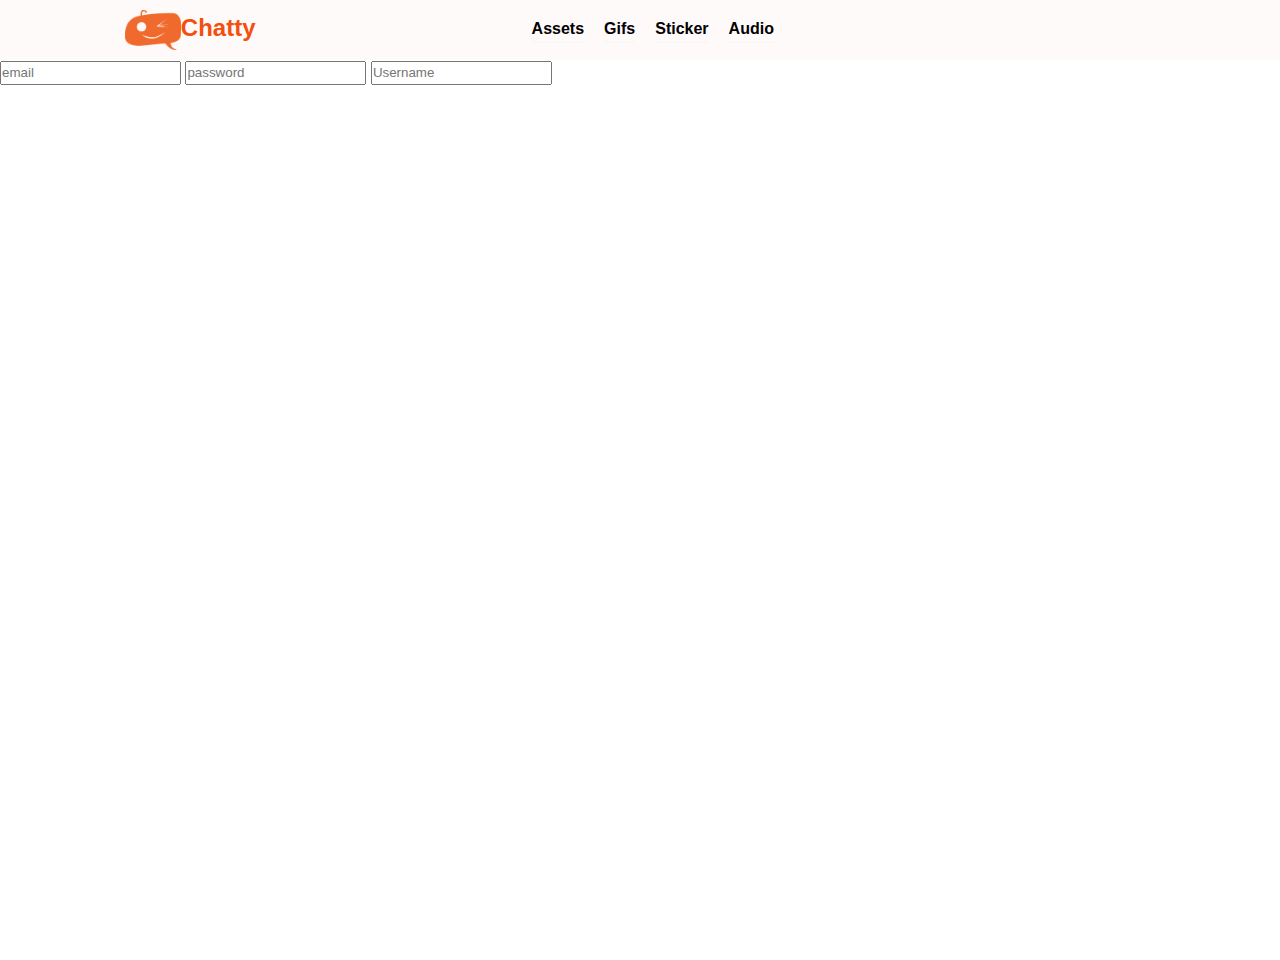
==== login.html @ eb783098 "started with the login page" ====
<!DOCTYPE html>
<html lang="en">
<head>
    <meta charset="UTF-8">
    <meta http-equiv="X-UA-Compatible" content="IE=edge">
    <meta name="viewport" content="width=device-width, initial-scale=1.0">

    <meta name="author" content="Chatty Developers">
		 <meta name="keyword" content="A sticker hub to get your favourite stickers, gifs, reels, vidoes, audios and anything trending"/>
		 <meta name="keyword" content="Chatty, a sticker hub, chatty, biggest stickerhub, next big thing"/>
    <title>Chatty</title>
    <link href="./includes/font awesome/css/fontawesome.css" rel="stylesheet">
    <link href="./includes/font awesome/css/brands.css" rel="stylesheet">
    <link href="./includes/font awesome/css/solid.css" rel="stylesheet">
    <!-- <link rel="stylesheet" href="lib/bootstrap.css"/> -->
    <link rel="stylesheet" href="lib/msgConfig.css"/>
    <link rel="stylesheet" href="includes/styles/customStyle.css"/>
    <link rel="stylesheet" href="includes/styles/loginStyle.css"/>
    <!-- <script src="lib/bootstrap.js"></script> -->
    <script src="lib/sweetAlert2.js"></script>
</head>
<body>
    <!-- Preloader for the loading page -->
    <!-- <div id="preloader">
      <div class="waviy">
        <span style="--i:1">C</span>
        <span style="--i:2">h</span>
        <span style="--i:3">a</span>
        <span style="--i:4">t</span>
        <span style="--i:5">t</span>
        <span style="--i:6">y</span>
        <span style="--i:7">.</span>
        <span style="--i:8">.</span>
        <span style="--i:9">.</span>
     </div>
    </div> -->
  <!-- End of Preloader -->
    <nav class="navbar">
      <div class="container">
        <div class="logo"><img src="assets/Asset 1.png" class="logoImg">Chatty</div>
        <ul class="nav">
          <li><a href="#">Assets</a></li>
          <li><a href="#">Gifs</a></li>
          <li><a href="#">Sticker</a></li>
          <li><a href="#">Audio</a></li>
        </ul>
          <div class="btn">Sign up</div>
      </div>      
    </nav>

    <main>
        <div class="left"></div>
        <div class="right">
            <form>
                <input type="email" id="email" placeholder="email">
                <input type="password" id="password" placeholder="password">
                <input type="text" id="username" placeholder="Username">
            </form>
        </div>
    </main>
</body>
</html>
---- includes/font awesome/css/brands.css ----
/*!
 * Font Awesome Free 6.2.1 by @fontawesome - https://fontawesome.com
 * License - https://fontawesome.com/license/free (Icons: CC BY 4.0, Fonts: SIL OFL 1.1, Code: MIT License)
 * Copyright 2022 Fonticons, Inc.
 */
:root, :host {
  --fa-style-family-brands: 'Font Awesome 6 Brands';
  --fa-font-brands: normal 400 1em/1 'Font Awesome 6 Brands'; }

@font-face {
  font-family: 'Font Awesome 6 Brands';
  font-style: normal;
  font-weight: 400;
  font-display: block;
  src: url("../webfonts/fa-brands-400.woff2") format("woff2"), url("../webfonts/fa-brands-400.ttf") format("truetype"); }

.fab,
.fa-brands {
  font-weight: 400; }

.fa-monero:before {
  content: "\f3d0"; }

.fa-hooli:before {
  content: "\f427"; }

.fa-yelp:before {
  content: "\f1e9"; }

.fa-cc-visa:before {
  content: "\f1f0"; }

.fa-lastfm:before {
  content: "\f202"; }

.fa-shopware:before {
  content: "\f5b5"; }

.fa-creative-commons-nc:before {
  content: "\f4e8"; }

.fa-aws:before {
  content: "\f375"; }

.fa-redhat:before {
  content: "\f7bc"; }

.fa-yoast:before {
  content: "\f2b1"; }

.fa-cloudflare:before {
  content: "\e07d"; }

.fa-ups:before {
  content: "\f7e0"; }

.fa-wpexplorer:before {
  content: "\f2de"; }

.fa-dyalog:before {
  content: "\f399"; }

.fa-bity:before {
  content: "\f37a"; }

.fa-stackpath:before {
  content: "\f842"; }

.fa-buysellads:before {
  content: "\f20d"; }

.fa-first-order:before {
  content: "\f2b0"; }

.fa-modx:before {
  content: "\f285"; }

.fa-guilded:before {
  content: "\e07e"; }

.fa-vnv:before {
  content: "\f40b"; }

.fa-square-js:before {
  content: "\f3b9"; }

.fa-js-square:before {
  content: "\f3b9"; }

.fa-microsoft:before {
  content: "\f3ca"; }

.fa-qq:before {
  content: "\f1d6"; }

.fa-orcid:before {
  content: "\f8d2"; }

.fa-java:before {
  content: "\f4e4"; }

.fa-invision:before {
  content: "\f7b0"; }

.fa-creative-commons-pd-alt:before {
  content: "\f4ed"; }

.fa-centercode:before {
  content: "\f380"; }

.fa-glide-g:before {
  content: "\f2a6"; }

.fa-drupal:before {
  content: "\f1a9"; }

.fa-hire-a-helper:before {
  content: "\f3b0"; }

.fa-creative-commons-by:before {
  content: "\f4e7"; }

.fa-unity:before {
  content: "\e049"; }

.fa-whmcs:before {
  content: "\f40d"; }

.fa-rocketchat:before {
  content: "\f3e8"; }

.fa-vk:before {
  content: "\f189"; }

.fa-untappd:before {
  content: "\f405"; }

.fa-mailchimp:before {
  content: "\f59e"; }

.fa-css3-alt:before {
  content: "\f38b"; }

.fa-square-reddit:before {
  content: "\f1a2"; }

.fa-reddit-square:before {
  content: "\f1a2"; }

.fa-vimeo-v:before {
  content: "\f27d"; }

.fa-contao:before {
  content: "\f26d"; }

.fa-square-font-awesome:before {
  content: "\e5ad"; }

.fa-deskpro:before {
  content: "\f38f"; }

.fa-sistrix:before {
  content: "\f3ee"; }

.fa-square-instagram:before {
  content: "\e055"; }

.fa-instagram-square:before {
  content: "\e055"; }

.fa-battle-net:before {
  content: "\f835"; }

.fa-the-red-yeti:before {
  content: "\f69d"; }

.fa-square-hacker-news:before {
  content: "\f3af"; }

.fa-hacker-news-square:before {
  content: "\f3af"; }

.fa-edge:before {
  content: "\f282"; }

.fa-napster:before {
  content: "\f3d2"; }

.fa-square-snapchat:before {
  content: "\f2ad"; }

.fa-snapchat-square:before {
  content: "\f2ad"; }

.fa-google-plus-g:before {
  content: "\f0d5"; }

.fa-artstation:before {
  content: "\f77a"; }

.fa-markdown:before {
  content: "\f60f"; }

.fa-sourcetree:before {
  content: "\f7d3"; }

.fa-google-plus:before {
  content: "\f2b3"; }

.fa-diaspora:before {
  content: "\f791"; }

.fa-foursquare:before {
  content: "\f180"; }

.fa-stack-overflow:before {
  content: "\f16c"; }

.fa-github-alt:before {
  content: "\f113"; }

.fa-phoenix-squadron:before {
  content: "\f511"; }

.fa-pagelines:before {
  content: "\f18c"; }

.fa-algolia:before {
  content: "\f36c"; }

.fa-red-river:before {
  content: "\f3e3"; }

.fa-creative-commons-sa:before {
  content: "\f4ef"; }

.fa-safari:before {
  content: "\f267"; }

.fa-google:before {
  content: "\f1a0"; }

.fa-square-font-awesome-stroke:before {
  content: "\f35c"; }

.fa-font-awesome-alt:before {
  content: "\f35c"; }

.fa-atlassian:before {
  content: "\f77b"; }

.fa-linkedin-in:before {
  content: "\f0e1"; }

.fa-digital-ocean:before {
  content: "\f391"; }

.fa-nimblr:before {
  content: "\f5a8"; }

.fa-chromecast:before {
  content: "\f838"; }

.fa-evernote:before {
  content: "\f839"; }

.fa-hacker-news:before {
  content: "\f1d4"; }

.fa-creative-commons-sampling:before {
  content: "\f4f0"; }

.fa-adversal:before {
  content: "\f36a"; }

.fa-creative-commons:before {
  content: "\f25e"; }

.fa-watchman-monitoring:before {
  content: "\e087"; }

.fa-fonticons:before {
  content: "\f280"; }

.fa-weixin:before {
  content: "\f1d7"; }

.fa-shirtsinbulk:before {
  content: "\f214"; }

.fa-codepen:before {
  content: "\f1cb"; }

.fa-git-alt:before {
  content: "\f841"; }

.fa-lyft:before {
  content: "\f3c3"; }

.fa-rev:before {
  content: "\f5b2"; }

.fa-windows:before {
  content: "\f17a"; }

.fa-wizards-of-the-coast:before {
  content: "\f730"; }

.fa-square-viadeo:before {
  content: "\f2aa"; }

.fa-viadeo-square:before {
  content: "\f2aa"; }

.fa-meetup:before {
  content: "\f2e0"; }

.fa-centos:before {
  content: "\f789"; }

.fa-adn:before {
  content: "\f170"; }

.fa-cloudsmith:before {
  content: "\f384"; }

.fa-pied-piper-alt:before {
  content: "\f1a8"; }

.fa-square-dribbble:before {
  content: "\f397"; }

.fa-dribbble-square:before {
  content: "\f397"; }

.fa-codiepie:before {
  content: "\f284"; }

.fa-node:before {
  content: "\f419"; }

.fa-mix:before {
  content: "\f3cb"; }

.fa-steam:before {
  content: "\f1b6"; }

.fa-cc-apple-pay:before {
  content: "\f416"; }

.fa-scribd:before {
  content: "\f28a"; }

.fa-openid:before {
  content: "\f19b"; }

.fa-instalod:before {
  content: "\e081"; }

.fa-expeditedssl:before {
  content: "\f23e"; }

.fa-sellcast:before {
  content: "\f2da"; }

.fa-square-twitter:before {
  content: "\f081"; }

.fa-twitter-square:before {
  content: "\f081"; }

.fa-r-project:before {
  content: "\f4f7"; }

.fa-delicious:before {
  content: "\f1a5"; }

.fa-freebsd:before {
  content: "\f3a4"; }

.fa-vuejs:before {
  content: "\f41f"; }

.fa-accusoft:before {
  content: "\f369"; }

.fa-ioxhost:before {
  content: "\f208"; }

.fa-fonticons-fi:before {
  content: "\f3a2"; }

.fa-app-store:before {
  content: "\f36f"; }

.fa-cc-mastercard:before {
  content: "\f1f1"; }

.fa-itunes-note:before {
  content: "\f3b5"; }

.fa-golang:before {
  content: "\e40f"; }

.fa-kickstarter:before {
  content: "\f3bb"; }

.fa-grav:before {
  content: "\f2d6"; }

.fa-weibo:before {
  content: "\f18a"; }

.fa-uncharted:before {
  content: "\e084"; }

.fa-firstdraft:before {
  content: "\f3a1"; }

.fa-square-youtube:before {
  content: "\f431"; }

.fa-youtube-square:before {
  content: "\f431"; }

.fa-wikipedia-w:before {
  content: "\f266"; }

.fa-wpressr:before {
  content: "\f3e4"; }

.fa-rendact:before {
  content: "\f3e4"; }

.fa-angellist:before {
  content: "\f209"; }

.fa-galactic-republic:before {
  content: "\f50c"; }

.fa-nfc-directional:before {
  content: "\e530"; }

.fa-skype:before {
  content: "\f17e"; }

.fa-joget:before {
  content: "\f3b7"; }

.fa-fedora:before {
  content: "\f798"; }

.fa-stripe-s:before {
  content: "\f42a"; }

.fa-meta:before {
  content: "\e49b"; }

.fa-laravel:before {
  content: "\f3bd"; }

.fa-hotjar:before {
  content: "\f3b1"; }

.fa-bluetooth-b:before {
  content: "\f294"; }

.fa-sticker-mule:before {
  content: "\f3f7"; }

.fa-creative-commons-zero:before {
  content: "\f4f3"; }

.fa-hips:before {
  content: "\f452"; }

.fa-behance:before {
  content: "\f1b4"; }

.fa-reddit:before {
  content: "\f1a1"; }

.fa-discord:before {
  content: "\f392"; }

.fa-chrome:before {
  content: "\f268"; }

.fa-app-store-ios:before {
  content: "\f370"; }

.fa-cc-discover:before {
  content: "\f1f2"; }

.fa-wpbeginner:before {
  content: "\f297"; }

.fa-confluence:before {
  content: "\f78d"; }

.fa-mdb:before {
  content: "\f8ca"; }

.fa-dochub:before {
  content: "\f394"; }

.fa-accessible-icon:before {
  content: "\f368"; }

.fa-ebay:before {
  content: "\f4f4"; }

.fa-amazon:before {
  content: "\f270"; }

.fa-unsplash:before {
  content: "\e07c"; }

.fa-yarn:before {
  content: "\f7e3"; }

.fa-square-steam:before {
  content: "\f1b7"; }

.fa-steam-square:before {
  content: "\f1b7"; }

.fa-500px:before {
  content: "\f26e"; }

.fa-square-vimeo:before {
  content: "\f194"; }

.fa-vimeo-square:before {
  content: "\f194"; }

.fa-asymmetrik:before {
  content: "\f372"; }

.fa-font-awesome:before {
  content: "\f2b4"; }

.fa-font-awesome-flag:before {
  content: "\f2b4"; }

.fa-font-awesome-logo-full:before {
  content: "\f2b4"; }

.fa-gratipay:before {
  content: "\f184"; }

.fa-apple:before {
  content: "\f179"; }

.fa-hive:before {
  content: "\e07f"; }

.fa-gitkraken:before {
  content: "\f3a6"; }

.fa-keybase:before {
  content: "\f4f5"; }

.fa-apple-pay:before {
  content: "\f415"; }

.fa-padlet:before {
  content: "\e4a0"; }

.fa-amazon-pay:before {
  content: "\f42c"; }

.fa-square-github:before {
  content: "\f092"; }

.fa-github-square:before {
  content: "\f092"; }

.fa-stumbleupon:before {
  content: "\f1a4"; }

.fa-fedex:before {
  content: "\f797"; }

.fa-phoenix-framework:before {
  content: "\f3dc"; }

.fa-shopify:before {
  content: "\e057"; }

.fa-neos:before {
  content: "\f612"; }

.fa-hackerrank:before {
  content: "\f5f7"; }

.fa-researchgate:before {
  content: "\f4f8"; }

.fa-swift:before {
  content: "\f8e1"; }

.fa-angular:before {
  content: "\f420"; }

.fa-speakap:before {
  content: "\f3f3"; }

.fa-angrycreative:before {
  content: "\f36e"; }

.fa-y-combinator:before {
  content: "\f23b"; }

.fa-empire:before {
  content: "\f1d1"; }

.fa-envira:before {
  content: "\f299"; }

.fa-square-gitlab:before {
  content: "\e5ae"; }

.fa-gitlab-square:before {
  content: "\e5ae"; }

.fa-studiovinari:before {
  content: "\f3f8"; }

.fa-pied-piper:before {
  content: "\f2ae"; }

.fa-wordpress:before {
  content: "\f19a"; }

.fa-product-hunt:before {
  content: "\f288"; }

.fa-firefox:before {
  content: "\f269"; }

.fa-linode:before {
  content: "\f2b8"; }

.fa-goodreads:before {
  content: "\f3a8"; }

.fa-square-odnoklassniki:before {
  content: "\f264"; }

.fa-odnoklassniki-square:before {
  content: "\f264"; }

.fa-jsfiddle:before {
  content: "\f1cc"; }

.fa-sith:before {
  content: "\f512"; }

.fa-themeisle:before {
  content: "\f2b2"; }

.fa-page4:before {
  content: "\f3d7"; }

.fa-hashnode:before {
  content: "\e499"; }

.fa-react:before {
  content: "\f41b"; }

.fa-cc-paypal:before {
  content: "\f1f4"; }

.fa-squarespace:before {
  content: "\f5be"; }

.fa-cc-stripe:before {
  content: "\f1f5"; }

.fa-creative-commons-share:before {
  content: "\f4f2"; }

.fa-bitcoin:before {
  content: "\f379"; }

.fa-keycdn:before {
  content: "\f3ba"; }

.fa-opera:before {
  content: "\f26a"; }

.fa-itch-io:before {
  content: "\f83a"; }

.fa-umbraco:before {
  content: "\f8e8"; }

.fa-galactic-senate:before {
  content: "\f50d"; }

.fa-ubuntu:before {
  content: "\f7df"; }

.fa-draft2digital:before {
  content: "\f396"; }

.fa-stripe:before {
  content: "\f429"; }

.fa-houzz:before {
  content: "\f27c"; }

.fa-gg:before {
  content: "\f260"; }

.fa-dhl:before {
  content: "\f790"; }

.fa-square-pinterest:before {
  content: "\f0d3"; }

.fa-pinterest-square:before {
  content: "\f0d3"; }

.fa-xing:before {
  content: "\f168"; }

.fa-blackberry:before {
  content: "\f37b"; }

.fa-creative-commons-pd:before {
  content: "\f4ec"; }

.fa-playstation:before {
  content: "\f3df"; }

.fa-quinscape:before {
  content: "\f459"; }

.fa-less:before {
  content: "\f41d"; }

.fa-blogger-b:before {
  content: "\f37d"; }

.fa-opencart:before {
  content: "\f23d"; }

.fa-vine:before {
  content: "\f1ca"; }

.fa-paypal:before {
  content: "\f1ed"; }

.fa-gitlab:before {
  content: "\f296"; }

.fa-typo3:before {
  content: "\f42b"; }

.fa-reddit-alien:before {
  content: "\f281"; }

.fa-yahoo:before {
  content: "\f19e"; }

.fa-dailymotion:before {
  content: "\e052"; }

.fa-affiliatetheme:before {
  content: "\f36b"; }

.fa-pied-piper-pp:before {
  content: "\f1a7"; }

.fa-bootstrap:before {
  content: "\f836"; }

.fa-odnoklassniki:before {
  content: "\f263"; }

.fa-nfc-symbol:before {
  content: "\e531"; }

.fa-ethereum:before {
  content: "\f42e"; }

.fa-speaker-deck:before {
  content: "\f83c"; }

.fa-creative-commons-nc-eu:before {
  content: "\f4e9"; }

.fa-patreon:before {
  content: "\f3d9"; }

.fa-avianex:before {
  content: "\f374"; }

.fa-ello:before {
  content: "\f5f1"; }

.fa-gofore:before {
  content: "\f3a7"; }

.fa-bimobject:before {
  content: "\f378"; }

.fa-facebook-f:before {
  content: "\f39e"; }

.fa-square-google-plus:before {
  content: "\f0d4"; }

.fa-google-plus-square:before {
  content: "\f0d4"; }

.fa-mandalorian:before {
  content: "\f50f"; }

.fa-first-order-alt:before {
  content: "\f50a"; }

.fa-osi:before {
  content: "\f41a"; }

.fa-google-wallet:before {
  content: "\f1ee"; }

.fa-d-and-d-beyond:before {
  content: "\f6ca"; }

.fa-periscope:before {
  content: "\f3da"; }

.fa-fulcrum:before {
  content: "\f50b"; }

.fa-cloudscale:before {
  content: "\f383"; }

.fa-forumbee:before {
  content: "\f211"; }

.fa-mizuni:before {
  content: "\f3cc"; }

.fa-schlix:before {
  content: "\f3ea"; }

.fa-square-xing:before {
  content: "\f169"; }

.fa-xing-square:before {
  content: "\f169"; }

.fa-bandcamp:before {
  content: "\f2d5"; }

.fa-wpforms:before {
  content: "\f298"; }

.fa-cloudversify:before {
  content: "\f385"; }

.fa-usps:before {
  content: "\f7e1"; }

.fa-megaport:before {
  content: "\f5a3"; }

.fa-magento:before {
  content: "\f3c4"; }

.fa-spotify:before {
  content: "\f1bc"; }

.fa-optin-monster:before {
  content: "\f23c"; }

.fa-fly:before {
  content: "\f417"; }

.fa-aviato:before {
  content: "\f421"; }

.fa-itunes:before {
  content: "\f3b4"; }

.fa-cuttlefish:before {
  content: "\f38c"; }

.fa-blogger:before {
  content: "\f37c"; }

.fa-flickr:before {
  content: "\f16e"; }

.fa-viber:before {
  content: "\f409"; }

.fa-soundcloud:before {
  content: "\f1be"; }

.fa-digg:before {
  content: "\f1a6"; }

.fa-tencent-weibo:before {
  content: "\f1d5"; }

.fa-symfony:before {
  content: "\f83d"; }

.fa-maxcdn:before {
  content: "\f136"; }

.fa-etsy:before {
  content: "\f2d7"; }

.fa-facebook-messenger:before {
  content: "\f39f"; }

.fa-audible:before {
  content: "\f373"; }

.fa-think-peaks:before {
  content: "\f731"; }

.fa-bilibili:before {
  content: "\e3d9"; }

.fa-erlang:before {
  content: "\f39d"; }

.fa-cotton-bureau:before {
  content: "\f89e"; }

.fa-dashcube:before {
  content: "\f210"; }

.fa-42-group:before {
  content: "\e080"; }

.fa-innosoft:before {
  content: "\e080"; }

.fa-stack-exchange:before {
  content: "\f18d"; }

.fa-elementor:before {
  content: "\f430"; }

.fa-square-pied-piper:before {
  content: "\e01e"; }

.fa-pied-piper-square:before {
  content: "\e01e"; }

.fa-creative-commons-nd:before {
  content: "\f4eb"; }

.fa-palfed:before {
  content: "\f3d8"; }

.fa-superpowers:before {
  content: "\f2dd"; }

.fa-resolving:before {
  content: "\f3e7"; }

.fa-xbox:before {
  content: "\f412"; }

.fa-searchengin:before {
  content: "\f3eb"; }

.fa-tiktok:before {
  content: "\e07b"; }

.fa-square-facebook:before {
  content: "\f082"; }

.fa-facebook-square:before {
  content: "\f082"; }

.fa-renren:before {
  content: "\f18b"; }

.fa-linux:before {
  content: "\f17c"; }

.fa-glide:before {
  content: "\f2a5"; }

.fa-linkedin:before {
  content: "\f08c"; }

.fa-hubspot:before {
  content: "\f3b2"; }

.fa-deploydog:before {
  content: "\f38e"; }

.fa-twitch:before {
  content: "\f1e8"; }

.fa-ravelry:before {
  content: "\f2d9"; }

.fa-mixer:before {
  content: "\e056"; }

.fa-square-lastfm:before {
  content: "\f203"; }

.fa-lastfm-square:before {
  content: "\f203"; }

.fa-vimeo:before {
  content: "\f40a"; }

.fa-mendeley:before {
  content: "\f7b3"; }

.fa-uniregistry:before {
  content: "\f404"; }

.fa-figma:before {
  content: "\f799"; }

.fa-creative-commons-remix:before {
  content: "\f4ee"; }

.fa-cc-amazon-pay:before {
  content: "\f42d"; }

.fa-dropbox:before {
  content: "\f16b"; }

.fa-instagram:before {
  content: "\f16d"; }

.fa-cmplid:before {
  content: "\e360"; }

.fa-facebook:before {
  content: "\f09a"; }

.fa-gripfire:before {
  content: "\f3ac"; }

.fa-jedi-order:before {
  content: "\f50e"; }

.fa-uikit:before {
  content: "\f403"; }

.fa-fort-awesome-alt:before {
  content: "\f3a3"; }

.fa-phabricator:before {
  content: "\f3db"; }

.fa-ussunnah:before {
  content: "\f407"; }

.fa-earlybirds:before {
  content: "\f39a"; }

.fa-trade-federation:before {
  content: "\f513"; }

.fa-autoprefixer:before {
  content: "\f41c"; }

.fa-whatsapp:before {
  content: "\f232"; }

.fa-slideshare:before {
  content: "\f1e7"; }

.fa-google-play:before {
  content: "\f3ab"; }

.fa-viadeo:before {
  content: "\f2a9"; }

.fa-line:before {
  content: "\f3c0"; }

.fa-google-drive:before {
  content: "\f3aa"; }

.fa-servicestack:before {
  content: "\f3ec"; }

.fa-simplybuilt:before {
  content: "\f215"; }

.fa-bitbucket:before {
  content: "\f171"; }

.fa-imdb:before {
  content: "\f2d8"; }

.fa-deezer:before {
  content: "\e077"; }

.fa-raspberry-pi:before {
  content: "\f7bb"; }

.fa-jira:before {
  content: "\f7b1"; }

.fa-docker:before {
  content: "\f395"; }

.fa-screenpal:before {
  content: "\e570"; }

.fa-bluetooth:before {
  content: "\f293"; }

.fa-gitter:before {
  content: "\f426"; }

.fa-d-and-d:before {
  content: "\f38d"; }

.fa-microblog:before {
  content: "\e01a"; }

.fa-cc-diners-club:before {
  content: "\f24c"; }

.fa-gg-circle:before {
  content: "\f261"; }

.fa-pied-piper-hat:before {
  content: "\f4e5"; }

.fa-kickstarter-k:before {
  content: "\f3bc"; }

.fa-yandex:before {
  content: "\f413"; }

.fa-readme:before {
  content: "\f4d5"; }

.fa-html5:before {
  content: "\f13b"; }

.fa-sellsy:before {
  content: "\f213"; }

.fa-sass:before {
  content: "\f41e"; }

.fa-wirsindhandwerk:before {
  content: "\e2d0"; }

.fa-wsh:before {
  content: "\e2d0"; }

.fa-buromobelexperte:before {
  content: "\f37f"; }

.fa-salesforce:before {
  content: "\f83b"; }

.fa-octopus-deploy:before {
  content: "\e082"; }

.fa-medapps:before {
  content: "\f3c6"; }

.fa-ns8:before {
  content: "\f3d5"; }

.fa-pinterest-p:before {
  content: "\f231"; }

.fa-apper:before {
  content: "\f371"; }

.fa-fort-awesome:before {
  content: "\f286"; }

.fa-waze:before {
  content: "\f83f"; }

.fa-cc-jcb:before {
  content: "\f24b"; }

.fa-snapchat:before {
  content: "\f2ab"; }

.fa-snapchat-ghost:before {
  content: "\f2ab"; }

.fa-fantasy-flight-games:before {
  content: "\f6dc"; }

.fa-rust:before {
  content: "\e07a"; }

.fa-wix:before {
  content: "\f5cf"; }

.fa-square-behance:before {
  content: "\f1b5"; }

.fa-behance-square:before {
  content: "\f1b5"; }

.fa-supple:before {
  content: "\f3f9"; }

.fa-rebel:before {
  content: "\f1d0"; }

.fa-css3:before {
  content: "\f13c"; }

.fa-staylinked:before {
  content: "\f3f5"; }

.fa-kaggle:before {
  content: "\f5fa"; }

.fa-space-awesome:before {
  content: "\e5ac"; }

.fa-deviantart:before {
  content: "\f1bd"; }

.fa-cpanel:before {
  content: "\f388"; }

.fa-goodreads-g:before {
  content: "\f3a9"; }

.fa-square-git:before {
  content: "\f1d2"; }

.fa-git-square:before {
  content: "\f1d2"; }

.fa-square-tumblr:before {
  content: "\f174"; }

.fa-tumblr-square:before {
  content: "\f174"; }

.fa-trello:before {
  content: "\f181"; }

.fa-creative-commons-nc-jp:before {
  content: "\f4ea"; }

.fa-get-pocket:before {
  content: "\f265"; }

.fa-perbyte:before {
  content: "\e083"; }

.fa-grunt:before {
  content: "\f3ad"; }

.fa-weebly:before {
  content: "\f5cc"; }

.fa-connectdevelop:before {
  content: "\f20e"; }

.fa-leanpub:before {
  content: "\f212"; }

.fa-black-tie:before {
  content: "\f27e"; }

.fa-themeco:before {
  content: "\f5c6"; }

.fa-python:before {
  content: "\f3e2"; }

.fa-android:before {
  content: "\f17b"; }

.fa-bots:before {
  content: "\e340"; }

.fa-free-code-camp:before {
  content: "\f2c5"; }

.fa-hornbill:before {
  content: "\f592"; }

.fa-js:before {
  content: "\f3b8"; }

.fa-ideal:before {
  content: "\e013"; }

.fa-git:before {
  content: "\f1d3"; }

.fa-dev:before {
  content: "\f6cc"; }

.fa-sketch:before {
  content: "\f7c6"; }

.fa-yandex-international:before {
  content: "\f414"; }

.fa-cc-amex:before {
  content: "\f1f3"; }

.fa-uber:before {
  content: "\f402"; }

.fa-github:before {
  content: "\f09b"; }

.fa-php:before {
  content: "\f457"; }

.fa-alipay:before {
  content: "\f642"; }

.fa-youtube:before {
  content: "\f167"; }

.fa-skyatlas:before {
  content: "\f216"; }

.fa-firefox-browser:before {
  content: "\e007"; }

.fa-replyd:before {
  content: "\f3e6"; }

.fa-suse:before {
  content: "\f7d6"; }

.fa-jenkins:before {
  content: "\f3b6"; }

.fa-twitter:before {
  content: "\f099"; }

.fa-rockrms:before {
  content: "\f3e9"; }

.fa-pinterest:before {
  content: "\f0d2"; }

.fa-buffer:before {
  content: "\f837"; }

.fa-npm:before {
  content: "\f3d4"; }

.fa-yammer:before {
  content: "\f840"; }

.fa-btc:before {
  content: "\f15a"; }

.fa-dribbble:before {
  content: "\f17d"; }

.fa-stumbleupon-circle:before {
  content: "\f1a3"; }

.fa-internet-explorer:before {
  content: "\f26b"; }

.fa-telegram:before {
  content: "\f2c6"; }

.fa-telegram-plane:before {
  content: "\f2c6"; }

.fa-old-republic:before {
  content: "\f510"; }

.fa-square-whatsapp:before {
  content: "\f40c"; }

.fa-whatsapp-square:before {
  content: "\f40c"; }

.fa-node-js:before {
  content: "\f3d3"; }

.fa-edge-legacy:before {
  content: "\e078"; }

.fa-slack:before {
  content: "\f198"; }

.fa-slack-hash:before {
  content: "\f198"; }

.fa-medrt:before {
  content: "\f3c8"; }

.fa-usb:before {
  content: "\f287"; }

.fa-tumblr:before {
  content: "\f173"; }

.fa-vaadin:before {
  content: "\f408"; }

.fa-quora:before {
  content: "\f2c4"; }

.fa-reacteurope:before {
  content: "\f75d"; }

.fa-medium:before {
  content: "\f23a"; }

.fa-medium-m:before {
  content: "\f23a"; }

.fa-amilia:before {
  content: "\f36d"; }

.fa-mixcloud:before {
  content: "\f289"; }

.fa-flipboard:before {
  content: "\f44d"; }

.fa-viacoin:before {
  content: "\f237"; }

.fa-critical-role:before {
  content: "\f6c9"; }

.fa-sitrox:before {
  content: "\e44a"; }

.fa-discourse:before {
  content: "\f393"; }

.fa-joomla:before {
  content: "\f1aa"; }

.fa-mastodon:before {
  content: "\f4f6"; }

.fa-airbnb:before {
  content: "\f834"; }

.fa-wolf-pack-battalion:before {
  content: "\f514"; }

.fa-buy-n-large:before {
  content: "\f8a6"; }

.fa-gulp:before {
  content: "\f3ae"; }

.fa-creative-commons-sampling-plus:before {
  content: "\f4f1"; }

.fa-strava:before {
  content: "\f428"; }

.fa-ember:before {
  content: "\f423"; }

.fa-canadian-maple-leaf:before {
  content: "\f785"; }

.fa-teamspeak:before {
  content: "\f4f9"; }

.fa-pushed:before {
  content: "\f3e1"; }

.fa-wordpress-simple:before {
  content: "\f411"; }

.fa-nutritionix:before {
  content: "\f3d6"; }

.fa-wodu:before {
  content: "\e088"; }

.fa-google-pay:before {
  content: "\e079"; }

.fa-intercom:before {
  content: "\f7af"; }

.fa-zhihu:before {
  content: "\f63f"; }

.fa-korvue:before {
  content: "\f42f"; }

.fa-pix:before {
  content: "\e43a"; }

.fa-steam-symbol:before {
  content: "\f3f6"; }
---- includes/font awesome/css/solid.css ----
/*!
 * Font Awesome Free 6.2.1 by @fontawesome - https://fontawesome.com
 * License - https://fontawesome.com/license/free (Icons: CC BY 4.0, Fonts: SIL OFL 1.1, Code: MIT License)
 * Copyright 2022 Fonticons, Inc.
 */
:root, :host {
  --fa-style-family-classic: 'Font Awesome 6 Free';
  --fa-font-solid: normal 900 1em/1 'Font Awesome 6 Free'; }

@font-face {
  font-family: 'Font Awesome 6 Free';
  font-style: normal;
  font-weight: 900;
  font-display: block;
  src: url("../webfonts/fa-solid-900.woff2") format("woff2"), url("../webfonts/fa-solid-900.ttf") format("truetype"); }

.fas,
.fa-solid {
  font-weight: 900; }
---- includes/styles/customStyle.css ----
/* define the styles for Chatty */
@font-face {
    font-family: Poppins;
    src: url(../../fonts/poppins.ttf);
}

@font-face {
    font-family: Roboto;
    src: url(../../fonts/roboto.ttf);
}

/* font family for bold text */
@font-face {
    font-family: Poppins;
    src: url(../../fonts/poppins_bold.ttf);
    font-weight:bold;
}


:root {
    --brand-color-orange:rgb(243, 79, 14);
    --brand-color-orange-light:rgb(248, 145, 110);
    --brand-color-white:rgb(252, 247, 247);
    --brand-color-black:rgb(0, 0, 0);
    --bg-color: rgb(255, 250, 250);
    --trans: 300ms ease-in-out;
}

* {
    /* font-family: roboto, sans-serif; */
    margin: 0;
    padding: 0;
    box-sizing: border-box;
    line-height: 1.5;
}

i {
    margin-right: 10px;
}

body {
    color: #000000;
    background: var(--bg-color);
    font-size: 16px;
    font-family: poppins, sans-serif;
    max-width: 100vw;
    overflow-x: hidden;
}

main {
    width: 100%;
    height: 100vh;
    background: white;
}

.navbar {
    height: 60px;
}

.navbar .container {
    display: flex;
    justify-content: space-between;
    align-items: center;
    height: 100%;
}

.navbar .logo {
    font-size: x-large;
    font-weight: bold;
    transition: var(--trans);
    cursor: pointer;
    display: flex;
    padding: 5px;
    color: var(--brand-color-orange);
}

.navbar .logo img {
    height: 40px;
}

.navbar .logo:hover {
    transform: rotateX(360deg);
}

.navbar a {
    font-weight: bold;
    font-size: 16px;
    transition: var(--trans);
}

.navbar a:hover {
    color: var(--brand-color-orange);
    font-size: 17px;
}

.navbar ul {
    display: flex;
}

.navbar ul li {
    margin-left: 20px;
    transition: var(--trans);
    border-bottom: 2px solid var(--brand-color-white);
}

.navbar ul li:hover {
    border-bottom: 2px solid var(--brand-color-orange);
}

.btn-container .btn:nth-child(2) {
    margin-left: 10px;
}

.homepage {
    position: relative;
}

.homepage .absolute-img img{
    position: absolute;
    z-index: -1;
    cursor: pointer;
}

.homepage .absolute-img img:nth-child(1) {
    top: 50%;
    left: 90px;
}

.homepage .absolute-img img:nth-child(2) {
    top: 60%;
    right: 180px;
}

.homepage .absolute-img img:nth-child(3) {
    top: 5%;
    left: 150px;
}

.homepage .absolute-img img:nth-child(4) {
    top: 10%;
    right: 80px;
}

.homepage .container {
    display: flex;
    justify-content: center;
    align-items: center;
    width: 100%;
    height: 80vh;
    text-align: center;
}

.homepage .container .intro {
    max-width: 650px;
}

.homepage .container .intro h1 {
    font-size: 40px;
    font-weight: bold;
    transition: var(--trans);
    position: relative;
    animation-name: heading;
    animation-duration: 4s;
    animation-iteration-count: infinite;
    animation-timing-function: ease-in-out;
}

@keyframes heading {
    0% { transform: translateY(0px)}
    20% { transform: translateY(-10px)}
    40% { transform: translateY(-20px)}
    60% { transform: translateY(-30px)}
    80% { transform: translateY(-20px)}
    80% { transform: translateY(-10px)}
    100% { transform: translateY(0px)}
}

.homepage .container .intro h1 .emphasis {
    color: var(--brand-color-orange);
}

.homepage .container .intro h1 .cursor {
    display: inline-block;
    width: 3px;
    margin-left: 0.2rem;
    background: var(--brand-color-orange);
    animation: blink 1s infinite;
}

/* .homepage .container .intro h1 .cursor.typing {
    animation: none;
} */

/* Implement the blink effect of the cursor */

@keyframes blink {
    0% { background: var(--brand-color-orange);}
    49% { background: var(--brand-color-orange);}
    50% { background: transparent;}
    99% { background: transparent;}
    100% { background: var(--brand-color-orange);}
}

.homepage .container div.intro p {
    font-size: 15px;
    position: relative;
    transition: var(--trans);
    animation-name: content;
    animation-duration: 3s;
    animation-timing-function: ease-in-out;
    animation-fill-mode: forwards;
}

@keyframes content {
    0% {left : -1000px}
    100% {left : 0px}
}

.btn-container {
    margin-top: 30px;
    display: flex;
    justify-content: center;
}

.btn-container .btn:nth-child(2) {
    background: var(--brand-color-black);
}

.btn-container .btn:nth-child(2):hover {
    background: var(--brand-color-orange);
}

.sponsor {
    background: var(--brand-color-black);
    padding: 20px;
}

.sponsor .container {
    display: flex;
    color: var(--brand-color-white);
    font-size: 2.8rem;
    font-family: roboto, sans-serif;
}

.sponsor .container div:not(:last-child) {
    padding-right: 20px;
}

.resources {
    padding: 50px;
    background: white;
}

.resources .container {
    display: flex;
    background: white;
}

.resources .container .left {
    margin-top: 80px;
}

.resources .container .left .btn-container {
    justify-content: left;
}

.resources .container .left .asset-list {
    margin-top: 50px;
}

.resources .container .left .asset-list ul {
    margin-top: 30px;
    display: grid;
    grid-template-columns: 1fr 1fr;
}

.resources .container .left .asset-list ul li {
    padding: 10px;
}

.resources .container .right img {
    height: 350px;
    width: 700px;
}

.search-home {
    background: rgb(240, 240, 240);
    padding-top: 10px;
}

.search-home .container {
    margin-top: 60px;
    text-align: center;
    display: flex;
    flex-direction: column;
    align-items: center;
    padding: 50px;
}

.search-home .container .searchbar {
    padding: 20px 40px;
    width: 50%;
    display: flex;
    align-items: center;
    flex: 20% 80%;
    background: var(--brand-color-white);
    border-radius: 40px;
    border: 1px solid var(--brand-color-black);
}

.search-home .container .searchbar input {
    width: 100%;
    background: var(--brand-color-white);
    border: none;
    font-size: 1rem;
    font-weight: bold;
    font-family: roboto, sans-serif;
    outline: none;
}

.search-home .container p {
    width: 850px;
    margin: 30px;
}

.search-home .container .asset-card-container {
    padding-top: 50px;
    display: grid;
    grid-template-columns: repeat(5, 1fr);
    gap: 50px;
}

.search-home .container .asset-card {
    height: 100px;
    width: 100px;
    background: white;
    font-size: 2rem;
    border-radius: 10px;
    box-shadow: 2px 2px var(--brand-color-orange);
}

.search-home .container .asset-card-last {
    /* height: 100px; */
    width: 100px;
    background: white;
    font-size: 2rem;
    border-radius: 10px;
    box-shadow: 2px 2px var(--brand-color-orange);
}

.search-home .container .asset-card-last .top {
    background: white;
    border-radius: 10px 10px 10px 0;
    padding: 15px;
}

.search-home .container .top .fa-solid {
    margin-left: 10px !important;
}

.search-home .container .asset-card .top {
    background: var(--brand-color-orange-light);
    padding: 15px;
    text-align: center;
    border-radius: 10px 10px 10px 0;
    display: flex;
    justify-content: center;
}

.search-home .container .asset-card .bottom {
    padding: 5px;
    font-size: 1rem;
    font-weight: bold;
    font-family: roboto, sans-serif;
}

.search-home .container .asset-card-last .bottom {
    padding: 10px;
    font-size: 1rem;
    font-weight: bold;
    font-family: roboto, sans-serif;
    word-wrap: break-word;
}

footer {
    background: black;
    color: var(--brand-color-white);
}


/* utility class from the root colors */
/* cs-> custom */
.bg-cs-orange{
    background:var(--brand-color-orange);
}

.bg-cs-orange-light{
    background:var(--brand-color-orange-light);
}
.bg-cs-white{
    background:var(--brand-color-white);
}

.text-cs-orange{
    color:var(--brand-color-orange);
}
.text-orange{
    color:var(--brand-color-orange);
}
.text-cs-white{
    color:var(--brand-color-white);
}


/* hero logo styling */

.hero-logo-1{
    transform: scale(0.9);
}


/* custom styles for the navbar */
.fixed-navbar{
    position: fixed;
}


/* dropdown items styling */

.dropdown-item:hover{
    background:var(--brand-color-orange);
    color:white;
}

/* get started button styling */
.get-started{
    transition:.4s;
}
.get-started:hover{
    background:var(--brand-color-orange);
    color:var(--brand-color-white);
}

.btn {
    padding: 10px 40px;
    list-style: none;
    cursor: pointer;
    border-radius: 40px;
    font-size: 15px;
    font-weight: 600;
    background: var(--brand-color-orange);
    color: var(--brand-color-white);
    transition: var(--trans);
    opacity: 0;
    animation-name: btn;
    animation-duration: 3s;
    animation-delay: 5s;
    animation-fill-mode: forwards;
}

@keyframes btn {
    0% { opacity: 0}
    100% { opacity: 1}
}

.btn:hover {
    background: var(--brand-color-black);
}

img {
    max-width: 100%;
}

h1, h2 {
    margin-bottom: 15px;
}

.container {
    max-width: 1100px;
    margin: 0 auto;
    padding: 0 30px;
}

a {
    text-decoration: none;
    color: inherit;
}

li {
    list-style: none;
}

/* Editable */
.waviy {
    position: relative;
    -webkit-box-reflect: below -20px linear-gradient(transparent, rgba(0, 0, 0, 0.2)); 
}
  
.waviy span {
    position: relative;
    display: inline-block;
    font-size: 40px;
    /* text-transform: uppercase; */
    animation: waviy 1s infinite;
    animation-delay: calc(.1s * var(--i));
    font-weight: bold;
}
  
  @keyframes waviy {
    0%, 40%, 100% {
      transform: translateY(0); }
    20% {
      transform: translateY(-20px); } }
  
  #preloader {
    position: fixed;
    width: 100%;
    height: 100%;
    z-index: 99999;
    left: 0;
    display: flex;
    align-items: center;
    justify-content: center;
    top: 0;
    background-color: #fff; 
  }
  .waviy span{
      color: rgb(242 16 102);
      color: rgb(243, 79, 14);
  }
  
  /* Styles to customise nav bar*/
  ::-webkit-scrollbar {
      width: 3px;
      border-radius: 10px;
  }
  ::-webkit-scrollbar-track {
      background:none !important;
  }
  ::-webkit-scrollbar-thumb {
      background: #fd4520;
      border-radius: 10px;
  }
  
  ::-webkit-scrollbar-thumb:hover {
      background: rgb(50, 80, 255);
  }
  
  ::-webkit-scrollbar-thumb:hover {
      background:rgba(255, 51, 51, 0.925)
  }
  
  a {
      text-decoration: none;
      font-size: 20px;
  }

  /* Preset Animations for motion in the page */

  /* This module allows you to integrate animations by just adding an helper class to the html element */
  /* The required classes are listed below */
  /* .drop-anim, .smooth-zigzag-anim-1, .smooth-zigzag-anim-2, .smooth-zigzag-anim-3 .pulse-anim */

  .drop-anim {
     animation: drop 8.5s infinite;
  }

@keyframes drop {
  0%,
  20%,
  50%,
  80%,
  100% { transform: translateY(0); }
  40%  { transform: translateY(-30px); }
  60%  { transform: translateY(-15px); }
}

.smooth-zigzag-anim-1 {
    animation: smooth-zigzag-1 8s linear infinite;
}

@keyframes smooth-zigzag-1 {
  0%,
  100% { transform: translate(0); }
  25%  { transform: translate(10px, 10px); }
  50%  { transform: translate( 5px,  5px); }
  75%  { transform: translate(10px, -5px); }
}

.smooth-zigzag-anim-2 {
    animation: smooth-zigzag-2 9s linear infinite;
}

@keyframes smooth-zigzag-2 {
  0%,
  100% { transform: translate(0); }
  25%  { transform: translate(-10px, -10px); }
  50%  { transform: translate( -5px,  -5px); }
  75%  { transform: translate(-10px,   5px); }
}

.smooth-zigzag-anim-3 {
    animation: smooth-zigzag-3 7s linear infinite;
}

@keyframes smooth-zigzag-3 {
  0%,
  100% { transform: translate(0); }
  25%  { transform: translate( -7px,  -7px); }
  50%  { transform: translate(-14px, -14px); }
  75%  { transform: translate( -7px,  -7px); }
}

.pulse-anim {
    animation: pulse 3s linear infinite;
}

@keyframes pulse {
  0%,
  70%  { box-shadow: 0 0 0 0 hsla(0, 0%, 100%, 1); }
  100% { box-shadow: 0 0 0 15px transparent; }
}
---- includes/styles/loginStyle.css ----
main {
    dislay: flex;
}
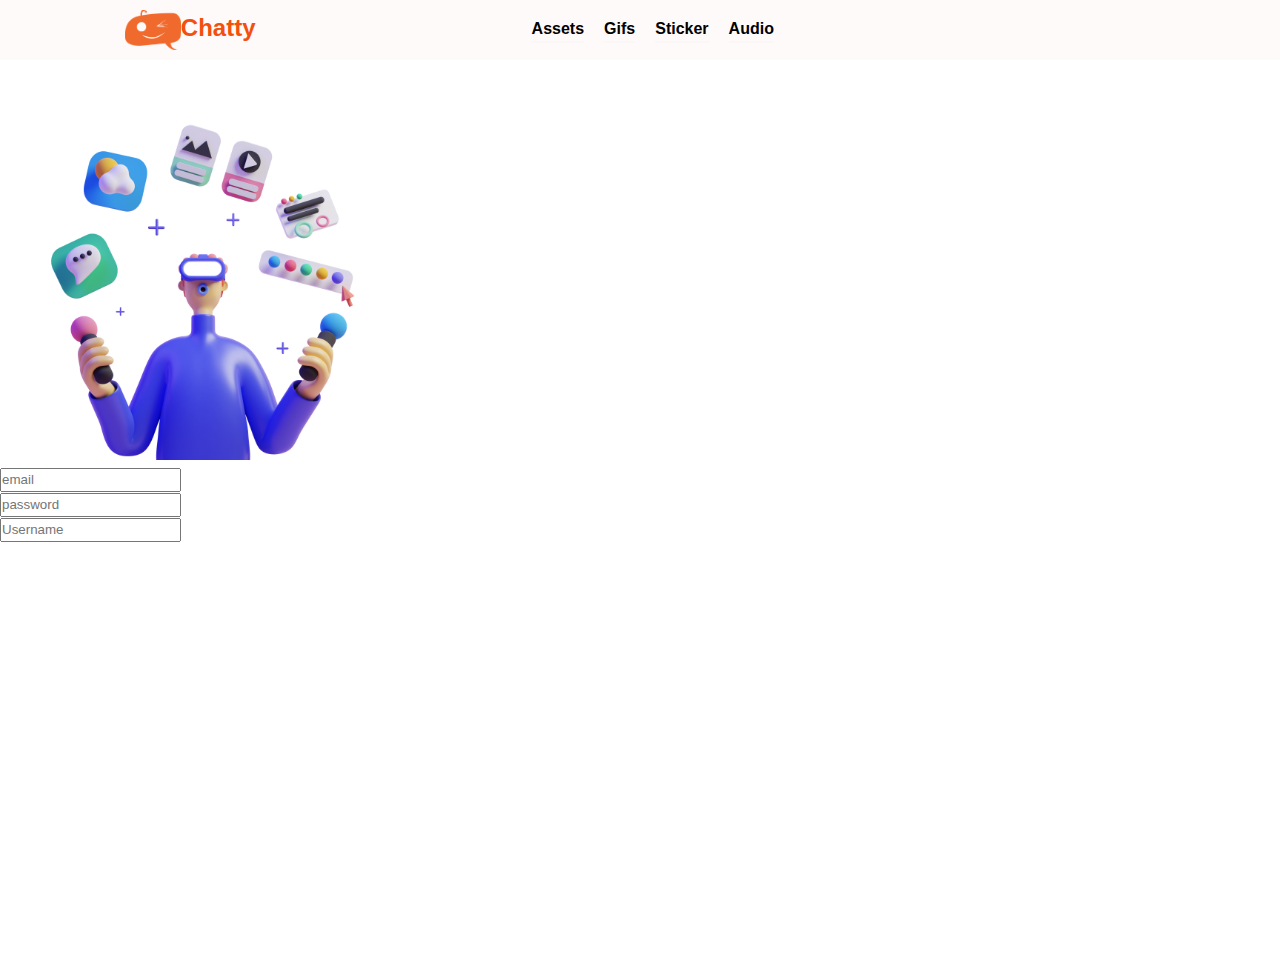
==== commit b0bb88a3: "Started working on the login page and added some assets" ====
--- a/login.html
+++ b/login.html
@@ -49,12 +49,14 @@
     </nav>
 
     <main>
-        <div class="left"></div>
+        <div class="left">
+            <img src="assets/Saly-19.png" alt="" srcset="">
+        </div>
         <div class="right">
             <form>
-                <input type="email" id="email" placeholder="email">
-                <input type="password" id="password" placeholder="password">
-                <input type="text" id="username" placeholder="Username">
+                <div class="inputbox"><input type="email" id="email" placeholder="email"></div>
+                <div class="inputbox"><input type="password" id="password" placeholder="password"></div>
+                <div class="inputbox"><input type="text" id="username" placeholder="Username"></div>
             </form>
         </div>
     </main>
--- a/includes/styles/loginStyle.css
+++ b/includes/styles/loginStyle.css
@@ -1,3 +1,11 @@
 main {
     dislay: flex;
+}
+
+form {
+    /* display: block; */
+}
+
+.left img {
+    height: 400px;
 }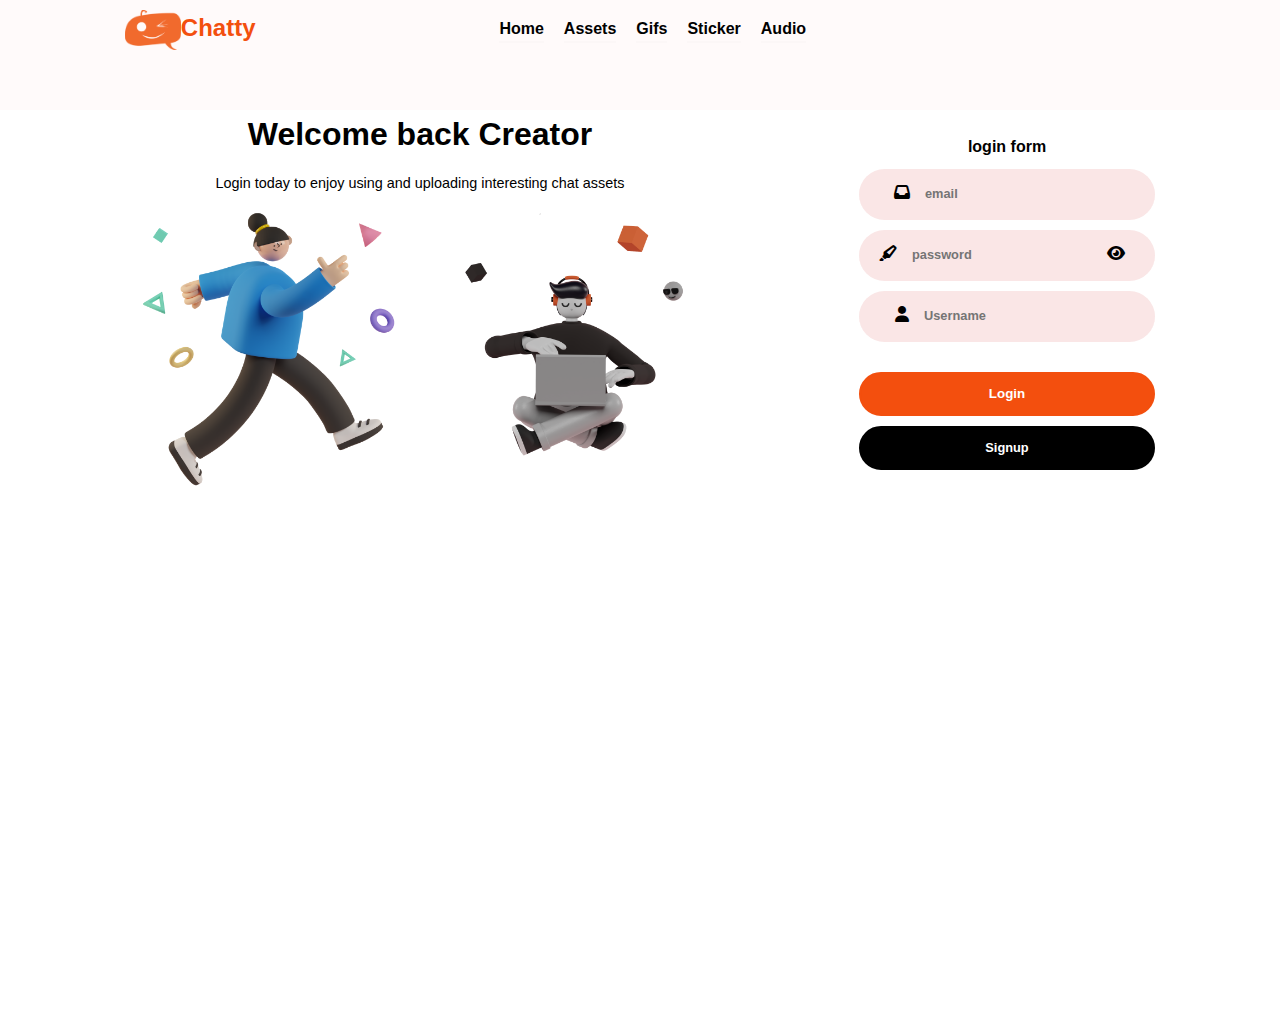
==== commit aee9cb8a: "Uploaded pictures for the signup page" ====
--- a/login.html
+++ b/login.html
@@ -21,7 +21,7 @@
 </head>
 <body>
     <!-- Preloader for the loading page -->
-    <!-- <div id="preloader">
+    <div id="preloader">
       <div class="waviy">
         <span style="--i:1">C</span>
         <span style="--i:2">h</span>
@@ -33,12 +33,13 @@
         <span style="--i:8">.</span>
         <span style="--i:9">.</span>
      </div>
-    </div> -->
+    </div>
   <!-- End of Preloader -->
     <nav class="navbar">
       <div class="container">
         <div class="logo"><img src="assets/Asset 1.png" class="logoImg">Chatty</div>
         <ul class="nav">
+          <li><a href="index.html">Home</a></li>
           <li><a href="#">Assets</a></li>
           <li><a href="#">Gifs</a></li>
           <li><a href="#">Sticker</a></li>
@@ -49,16 +50,30 @@
     </nav>
 
     <main>
-        <div class="left">
-            <img src="assets/Saly-19.png" alt="" srcset="">
-        </div>
-        <div class="right">
-            <form>
-                <div class="inputbox"><input type="email" id="email" placeholder="email"></div>
-                <div class="inputbox"><input type="password" id="password" placeholder="password"></div>
-                <div class="inputbox"><input type="text" id="username" placeholder="Username"></div>
-            </form>
+        <div class="container">
+            <div class="left">
+                <h1>Welcome back <span>Creator</span></h1>
+                <p>Login today to enjoy using and uploading interesting chat assets</p>
+                <!-- <img src="assets/Saly-19.png" alt="" srcset=""> -->
+                <div class="img-container">
+                    <img src="assets/Saly-22.png" alt="" srcset="">
+                <img src="assets/Saly-13.png" alt="" srcset="">
+                </div>
+            </div>
+            <div class="right">
+                <form>
+                    <h4>login form</h4>
+                    <div class="inputbox"><i class="fa-solid fa-inbox"></i><input type="email" id="email" placeholder="email"></div>
+                    <div class="inputbox"><i class="fa-solid fa-highlighter"></i><input type="password" id="password" placeholder="password"><i class="fa-solid fa-eye"></i></div>
+                    <div class="inputbox"><i class="fa-solid fa-user"></i><input type="text" id="username" placeholder="Username"></div>
+                    <div class="btn-container">
+                        <button>Login</button>
+                        <button><a href="signup.html">Signup</a></button>
+                    </div>  
+                </form>
+            </div>
         </div>
     </main>
+    <script src="lib/typing.js"></script>
 </body>
 </html>--- a/includes/styles/loginStyle.css
+++ b/includes/styles/loginStyle.css
@@ -1,11 +1,115 @@
+body {
+    overflow: hidden;
+}
+
 main {
     dislay: flex;
+    min-height: 90vh;
+    align-items: center;
 }
 
-form {
-    /* display: block; */
+main .container {
+    margin-top: 50px;
+    display: flex;
+    justify-content: space-between;
+    align-items: center;
+}
+
+.left {
+    display: flex;
+    flex-direction: column;
+    align-items: center;
+    justify-content: end;
+}
+
+.img-container {
+    display: flex;
+    justify-content: center;
+    align-items: center;
 }
 
 .left img {
-    height: 400px;
+    height: 300px;
+}
+
+.left p {
+    font-size: 0.9rem;
+}
+
+.right form{
+    padding: 5px;
+    text-align: center;
+}
+
+hr {
+    align-self: center;
+    border: none;
+    height: 2px;
+    background: var(--brand-color-black);
+    width: 100%;
+    margin: 10px 50%;
+    transform: translateX(-50%);
+}
+
+.right form input {
+    padding: 5px;
+    width: 200px;
+    font-family: roboto, sans-serif;
+    font-weight: bold;
+    font-size: 0.8rem;
+    background: inherit;
+    border: none;
+    outline: none;
+}
+
+.inputbox {
+    padding: 10px 20px;
+    margin-top: 10px;
+    border-radius: 40px;
+    background: rgb(250, 230, 230);
+    border-bottom: 2px solid rgb(250, 230, 230);
+}
+
+.btn-container {
+    display: block;
+    margin-top: 30px;
+}
+
+.btn-container button {
+    cursor: pointer;
+    padding: 10px 20px;
+    width: 100%;
+    border-radius: 40px;
+    background: var(--brand-color-orange);
+    border: none;
+    outline: none;
+    color: white;
+    font-weight: bold;
+    border: 2px solid var(--brand-color-orange);
+}
+
+.btn-container button a {
+    font-size: 0.8rem;
+}
+
+.btn-container button:hover {
+    background: none;
+    color: var(--brand-color-black);
+    border-color: var(--brand-color-black);
+}
+
+.inputbox:hover input {
+    color: var(--brand-color-black);
+}
+
+.btn-container button:nth-of-type(2) {
+    background: var(--brand-color-black);
+    margin-top: 10px;
+    border: 2px solid var(--brand-color-black);
+}
+
+.btn-container button:nth-of-type(2):hover {
+    background: none;
+    color: var(--brand-color-orange);
+    border-color: var(--brand-color-orange);
 }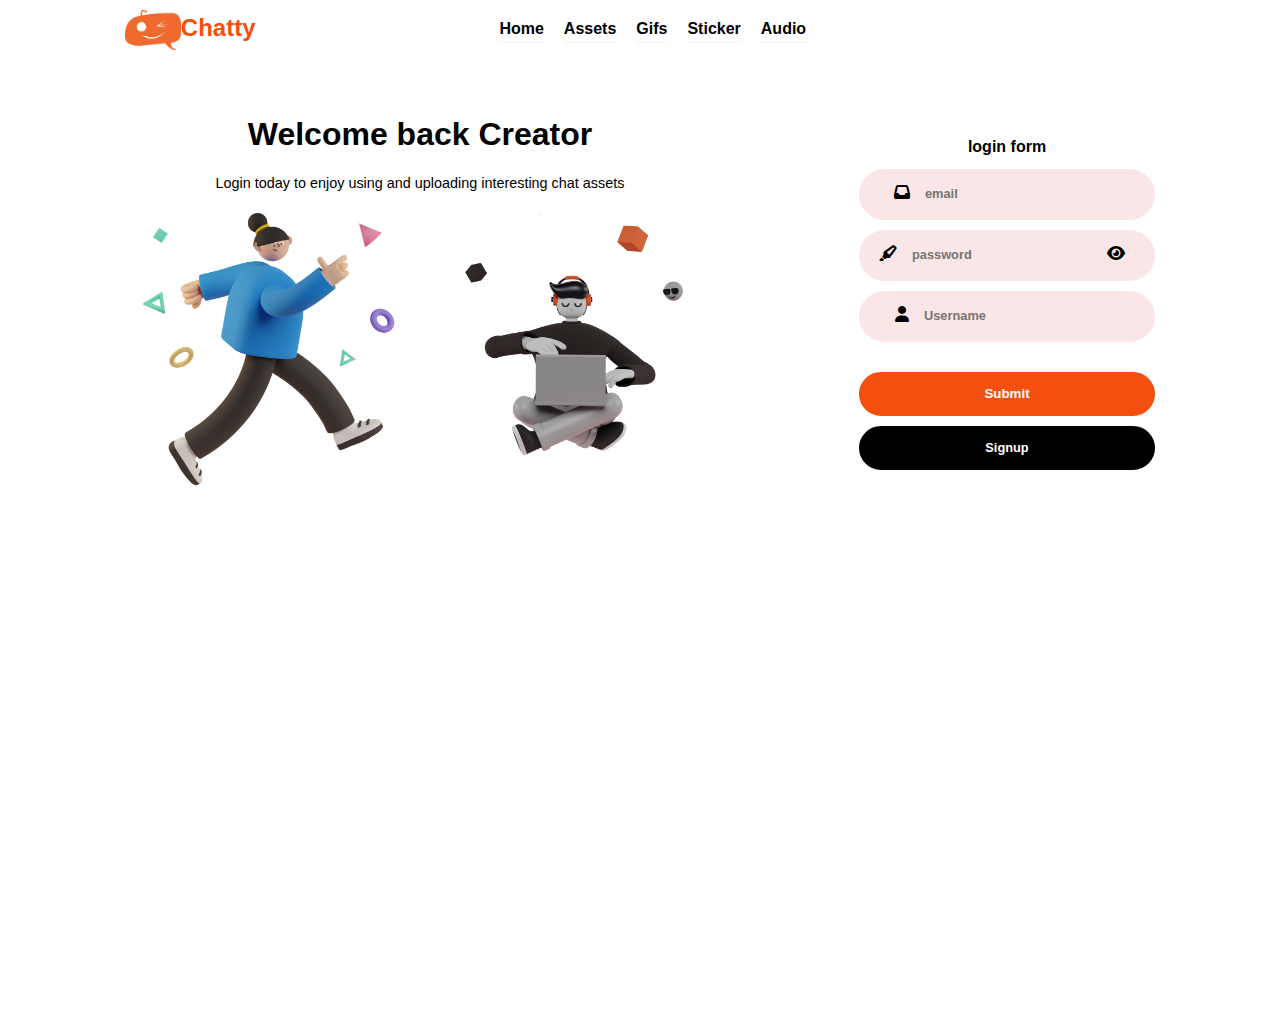
==== commit a6e0c4c0: "Worked on all the basic pages" ====
--- a/login.html
+++ b/login.html
@@ -67,7 +67,7 @@
                     <div class="inputbox"><i class="fa-solid fa-highlighter"></i><input type="password" id="password" placeholder="password"><i class="fa-solid fa-eye"></i></div>
                     <div class="inputbox"><i class="fa-solid fa-user"></i><input type="text" id="username" placeholder="Username"></div>
                     <div class="btn-container">
-                        <button>Login</button>
+                        <button>Submit</button>
                         <button><a href="signup.html">Signup</a></button>
                     </div>  
                 </form>
--- a/includes/styles/loginStyle.css
+++ b/includes/styles/loginStyle.css
@@ -1,5 +1,10 @@
 body {
     overflow: hidden;
+    background: white;
+}
+
+.navbar {
+    background: white;
 }
 
 main {
